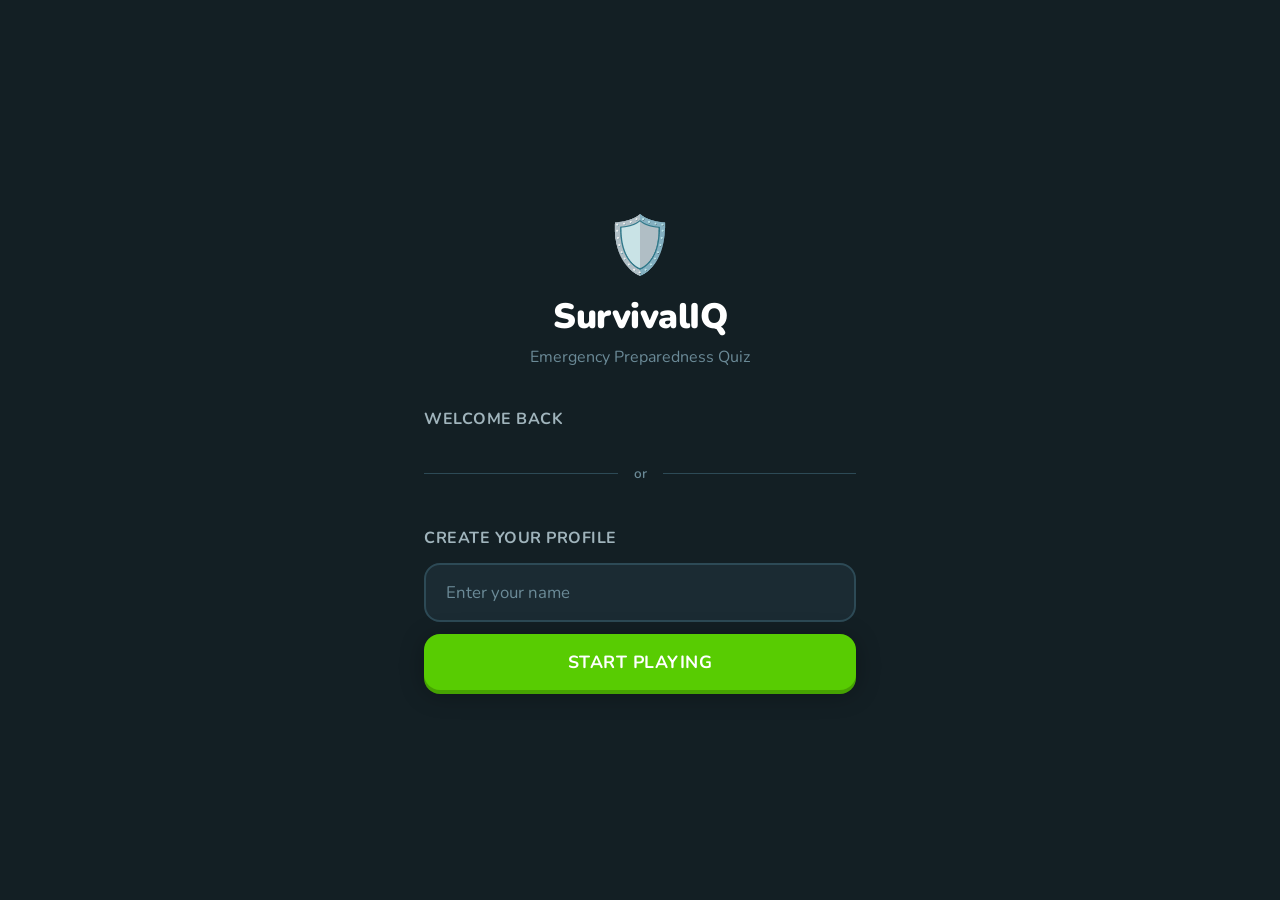
==== index.html @ 9b4c87f8 "Initial commit — SurvivalIQ emergency preparedness quiz app Co-Authored-By: Claude Opus 4.6 (1M cont" ====
<!DOCTYPE html>
<html lang="en">
<head>
  <meta charset="UTF-8">
  <meta name="viewport" content="width=device-width, initial-scale=1.0">
  <title>SurvivalIQ — Emergency Preparedness Quiz</title>
  <link rel="stylesheet" href="css/styles.css">
  <link rel="preconnect" href="https://fonts.googleapis.com">
  <link href="https://fonts.googleapis.com/css2?family=Nunito:wght@400;600;700;800;900&display=swap" rel="stylesheet">
</head>
<body>
  <div id="app">
    <!-- PLAYER SELECT -->
    <div id="screen-player" class="screen active">
      <div class="player-container">
        <div class="player-logo">
          <span class="logo-icon">🛡️</span>
          <h1>SurvivalIQ</h1>
          <p class="player-tagline">Emergency Preparedness Quiz</p>
        </div>
        <div id="player-list-section" class="player-section hidden">
          <h2>Welcome Back</h2>
          <div id="player-list" class="player-list"></div>
          <div class="player-divider"><span>or</span></div>
        </div>
        <div class="player-section">
          <h2 id="player-create-heading">Create Your Profile</h2>
          <div class="player-form">
            <input type="text" id="player-name-input" class="player-input" placeholder="Enter your name" maxlength="20" autocomplete="off">
            <button id="btn-create-player" class="btn btn-primary btn-lg">Start Playing</button>
          </div>
        </div>
      </div>
    </div>

    <!-- SPLASH / DASHBOARD -->
    <div id="screen-dashboard" class="screen">
      <header class="dash-header">
        <div class="logo">
          <span class="logo-icon">🛡️</span>
          <h1>SurvivalIQ</h1>
        </div>
        <div class="player-name-bar">
          <span id="dash-player-name"></span>
        </div>
        <div class="user-stats-bar">
          <div class="stat-pill xp-pill" title="Experience Points">
            <span class="stat-icon">⚡</span>
            <span id="dash-xp">0</span> XP
          </div>
          <div class="stat-pill streak-pill" title="Daily Streak">
            <span class="stat-icon">🔥</span>
            <span id="dash-streak">0</span>
          </div>
          <div class="stat-pill level-pill" title="Level">
            <span class="stat-icon">🎖️</span>
            Lv <span id="dash-level">1</span>
          </div>
        </div>
      </header>

      <div class="overall-progress-section">
        <h2>Your Progress</h2>
        <div class="overall-bar-container">
          <div class="overall-bar">
            <div id="overall-bar-fill" class="overall-bar-fill" style="width:0%"></div>
          </div>
          <span id="overall-bar-label" class="overall-bar-label">0 / 250 mastered</span>
        </div>
      </div>

      <div class="category-grid" id="category-grid"></div>

      <div class="dash-actions">
        <button id="btn-start-quiz" class="btn btn-primary btn-lg pulse">
          Start Quiz <span class="btn-sub">20 Questions</span>
        </button>
        <button id="btn-start-weak" class="btn btn-secondary btn-lg">
          Practice Weak Areas <span class="btn-sub">Focus on mistakes</span>
        </button>
        <div class="dash-bottom-actions">
          <button id="btn-switch-player" class="btn btn-ghost btn-sm">Switch Player</button>
          <button id="btn-reset" class="btn btn-ghost btn-sm">Reset Progress</button>
        </div>
      </div>
    </div>

    <!-- QUIZ SCREEN -->
    <div id="screen-quiz" class="screen">
      <div class="quiz-topbar">
        <button id="btn-quit" class="btn btn-ghost btn-sm">✕ Quit</button>
        <div class="quiz-progress">
          <div class="quiz-progress-bar">
            <div id="quiz-progress-fill" class="quiz-progress-fill"></div>
          </div>
          <span id="quiz-progress-label">1 / 20</span>
        </div>
        <div class="quiz-score-live">
          <span id="quiz-correct-count">0</span> ✓
        </div>
      </div>

      <div class="quiz-body">
        <div class="category-badge" id="quiz-category-badge"></div>
        <h2 class="question-text" id="quiz-question"></h2>
        <div id="quiz-media" class="quiz-media hidden"></div>
        <div class="options-list" id="quiz-options"></div>
        <div class="explanation-box hidden" id="quiz-explanation">
          <div class="explanation-header" id="explanation-header"></div>
          <p id="explanation-text"></p>
          <p class="explanation-source" id="explanation-source"></p>
        </div>
        <button id="btn-next" class="btn btn-primary btn-lg hidden">Next →</button>
      </div>
    </div>

    <!-- RESULTS SCREEN -->
    <div id="screen-results" class="screen">
      <div class="results-container">
        <div class="results-hero" id="results-hero">
          <div class="results-emoji" id="results-emoji">🎯</div>
          <h2 id="results-title">Great Job!</h2>
          <p id="results-subtitle"></p>
        </div>

        <div class="results-stats-grid">
          <div class="result-stat">
            <div class="result-stat-value" id="res-correct">0</div>
            <div class="result-stat-label">Correct</div>
          </div>
          <div class="result-stat">
            <div class="result-stat-value" id="res-total">20</div>
            <div class="result-stat-label">Questions</div>
          </div>
          <div class="result-stat">
            <div class="result-stat-value" id="res-xp">0</div>
            <div class="result-stat-label">XP Earned</div>
          </div>
          <div class="result-stat">
            <div class="result-stat-value" id="res-new-mastered">0</div>
            <div class="result-stat-label">Newly Mastered</div>
          </div>
        </div>

        <div class="results-review" id="results-review">
          <h3>Review Incorrect Answers</h3>
          <div id="review-list"></div>
        </div>

        <div class="results-actions">
          <button id="btn-back-dash" class="btn btn-primary btn-lg">Back to Dashboard</button>
          <button id="btn-play-again" class="btn btn-secondary btn-lg">Play Again</button>
        </div>
      </div>
    </div>
  </div>

  <div id="toast-container"></div>
  <div id="confetti-container"></div>

  <!-- Hidden cheat menu (Ctrl+Shift+G) -->
  <div id="cheat-overlay" class="cheat-overlay hidden">
    <div class="cheat-modal">
      <h3>Go to Question</h3>
      <div class="cheat-input-row">
        <input type="number" id="cheat-id-input" placeholder="Question ID (1-252)" min="1" max="999">
        <button id="cheat-go" class="btn btn-primary btn-sm">Go</button>
      </div>
      <p class="cheat-hint">Ctrl+Shift+G to toggle &middot; Esc to close</p>
      <button id="cheat-close" class="btn btn-ghost btn-sm">Close</button>
    </div>
  </div>

  <script src="js/questions.js"></script>
  <script src="js/app.js"></script>
</body>
</html>
---- css/styles.css ----
/* ===== RESET & BASE ===== */
*, *::before, *::after { box-sizing: border-box; margin: 0; padding: 0; }

:root {
  --bg: #131F24;
  --bg-card: #1B2B33;
  --bg-card-hover: #223540;
  --surface: #253D49;
  --primary: #58CC02;
  --primary-dark: #46a302;
  --primary-glow: rgba(88, 204, 2, 0.25);
  --secondary: #1CB0F6;
  --secondary-dark: #1899d6;
  --accent: #FF9600;
  --danger: #FF4B4B;
  --danger-dark: #ea2b2b;
  --text: #FFFFFF;
  --text-dim: #A0B4BC;
  --text-muted: #6B8A97;
  --border: #2D4A56;
  --radius: 16px;
  --radius-sm: 10px;
  --radius-xs: 6px;
  --shadow: 0 4px 24px rgba(0,0,0,0.3);
  --font: 'Nunito', system-ui, -apple-system, sans-serif;
  --transition: 0.2s ease;

  /* category colors */
  --cat-first-aid: #FF4B4B;
  --cat-shelter: #A66BFF;
  --cat-water: #1CB0F6;
  --cat-food: #FF9600;
  --cat-comms: #FFD900;
  --cat-family: #58CC02;
}

html { font-size: 16px; }
body {
  font-family: var(--font);
  background: var(--bg);
  color: var(--text);
  min-height: 100dvh;
  overflow-x: hidden;
  -webkit-font-smoothing: antialiased;
}

/* ===== SCREENS ===== */
.screen { display: none; min-height: 100dvh; }
.screen.active { display: block; animation: fadeIn 0.3s ease; }

@keyframes fadeIn { from { opacity: 0; transform: translateY(10px); } to { opacity: 1; transform: translateY(0); } }

/* ===== BUTTONS ===== */
.btn {
  font-family: var(--font);
  font-weight: 700;
  border: none;
  border-radius: var(--radius);
  cursor: pointer;
  transition: all var(--transition);
  text-transform: uppercase;
  letter-spacing: 0.5px;
  position: relative;
  display: inline-flex;
  flex-direction: column;
  align-items: center;
  gap: 2px;
}
.btn:active { transform: scale(0.97); }
.btn-lg { padding: 16px 40px; font-size: 1.1rem; }
.btn-sm { padding: 8px 16px; font-size: 0.85rem; }
.btn-primary {
  background: var(--primary);
  color: #fff;
  box-shadow: 0 4px 0 var(--primary-dark), var(--shadow);
}
.btn-primary:hover { background: #4fbb02; }
.btn-primary:active { box-shadow: 0 1px 0 var(--primary-dark); transform: translateY(3px); }
.btn-secondary {
  background: var(--surface);
  color: var(--text);
  border: 2px solid var(--border);
  box-shadow: 0 4px 0 #1a2f38;
}
.btn-secondary:hover { background: var(--bg-card-hover); }
.btn-secondary:active { box-shadow: 0 1px 0 #1a2f38; transform: translateY(3px); }
.btn-ghost {
  background: transparent;
  color: var(--text-dim);
}
.btn-ghost:hover { color: var(--text); background: rgba(255,255,255,0.05); }
.btn-sub { font-size: 0.7rem; font-weight: 400; text-transform: none; opacity: 0.7; letter-spacing: 0; }

.pulse { animation: pulse 2s infinite; }
@keyframes pulse {
  0%, 100% { box-shadow: 0 4px 0 var(--primary-dark), 0 0 0 0 var(--primary-glow); }
  50% { box-shadow: 0 4px 0 var(--primary-dark), 0 0 0 12px transparent; }
}

/* ===== DASHBOARD ===== */
.dash-header {
  display: flex;
  justify-content: space-between;
  align-items: center;
  padding: 20px 24px 12px;
  flex-wrap: wrap;
  gap: 12px;
}
.player-name-bar {
  flex-basis: 100%;
  margin-bottom: -4px;
}
#dash-player-name {
  font-size: 0.85rem;
  color: var(--text-muted);
  font-weight: 600;
}
.logo { display: flex; align-items: center; gap: 10px; }
.logo-icon { font-size: 2rem; }
.logo h1 { font-size: 1.6rem; font-weight: 900; letter-spacing: -0.5px; }

.user-stats-bar { display: flex; gap: 10px; }
.stat-pill {
  display: flex;
  align-items: center;
  gap: 5px;
  padding: 6px 14px;
  background: var(--surface);
  border-radius: 100px;
  font-weight: 700;
  font-size: 0.9rem;
}
.stat-icon { font-size: 1rem; }
.xp-pill { color: var(--accent); }
.streak-pill { color: #FF9600; }
.level-pill { color: var(--secondary); }

/* Overall progress */
.overall-progress-section {
  padding: 0 24px;
  margin-bottom: 24px;
}
.overall-progress-section h2 { font-size: 1.1rem; margin-bottom: 10px; color: var(--text-dim); font-weight: 600; }
.overall-bar-container { display: flex; align-items: center; gap: 12px; }
.overall-bar {
  flex: 1;
  height: 20px;
  background: var(--surface);
  border-radius: 100px;
  overflow: hidden;
}
.overall-bar-fill {
  height: 100%;
  background: linear-gradient(90deg, var(--primary), #7cdf3e);
  border-radius: 100px;
  transition: width 0.6s ease;
}
.overall-bar-label { font-size: 0.85rem; color: var(--text-dim); white-space: nowrap; font-weight: 600; }

/* Category Grid */
.category-grid {
  display: grid;
  grid-template-columns: repeat(auto-fill, minmax(280px, 1fr));
  gap: 16px;
  padding: 0 24px;
  margin-bottom: 32px;
}
.category-card {
  background: var(--bg-card);
  border-radius: var(--radius);
  padding: 20px;
  border: 2px solid var(--border);
  transition: all var(--transition);
  cursor: default;
}
.category-card:hover { border-color: var(--text-muted); background: var(--bg-card-hover); }
.category-card-header { display: flex; align-items: center; gap: 12px; margin-bottom: 14px; }
.category-icon {
  width: 44px; height: 44px;
  border-radius: 12px;
  display: flex; align-items: center; justify-content: center;
  font-size: 1.4rem;
}
.category-card-header h3 { font-size: 1rem; font-weight: 700; }
.category-card-header .cat-count { font-size: 0.8rem; color: var(--text-muted); font-weight: 400; }
.cat-progress-bar {
  height: 10px;
  background: var(--surface);
  border-radius: 100px;
  overflow: hidden;
  margin-bottom: 6px;
}
.cat-progress-fill {
  height: 100%;
  border-radius: 100px;
  transition: width 0.6s ease;
}
.cat-progress-label { font-size: 0.8rem; color: var(--text-dim); font-weight: 600; }

/* Dashboard actions */
.dash-actions {
  display: flex;
  flex-direction: column;
  align-items: center;
  gap: 12px;
  padding: 0 24px 40px;
}

/* ===== QUIZ SCREEN ===== */
.quiz-topbar {
  display: flex;
  align-items: center;
  gap: 16px;
  padding: 16px 24px;
  background: var(--bg-card);
  border-bottom: 2px solid var(--border);
  position: sticky;
  top: 0;
  z-index: 10;
}
.quiz-progress { flex: 1; display: flex; align-items: center; gap: 10px; }
.quiz-progress-bar {
  flex: 1;
  height: 14px;
  background: var(--surface);
  border-radius: 100px;
  overflow: hidden;
}
.quiz-progress-fill {
  height: 100%;
  background: var(--primary);
  border-radius: 100px;
  transition: width 0.4s ease;
}
#quiz-progress-label { font-size: 0.85rem; color: var(--text-dim); font-weight: 700; white-space: nowrap; }
.quiz-score-live { font-weight: 700; color: var(--primary); font-size: 1rem; }

.quiz-body {
  max-width: 700px;
  margin: 0 auto;
  padding: 32px 24px 40px;
}

.category-badge {
  display: inline-block;
  padding: 4px 14px;
  border-radius: 100px;
  font-size: 0.78rem;
  font-weight: 700;
  text-transform: uppercase;
  letter-spacing: 0.5px;
  margin-bottom: 16px;
}

.question-text {
  font-size: 1.25rem;
  font-weight: 700;
  line-height: 1.5;
  margin-bottom: 24px;
}

/* ===== QUESTION MEDIA ===== */
.quiz-media {
  margin-bottom: 24px;
  text-align: center;
}
.quiz-media img,
.quiz-media video {
  max-width: 100%;
  max-height: 320px;
  border-radius: 12px;
  object-fit: contain;
  border: 2px solid var(--border);
}
.media-caption {
  font-size: 0.8rem;
  color: var(--text-dim);
  margin-top: 8px;
  font-style: italic;
}

.options-list { display: flex; flex-direction: column; gap: 12px; margin-bottom: 24px; }
.option-btn {
  display: flex;
  align-items: center;
  gap: 14px;
  width: 100%;
  padding: 16px 20px;
  background: var(--bg-card);
  border: 2px solid var(--border);
  border-radius: var(--radius);
  color: var(--text);
  font-family: var(--font);
  font-size: 1rem;
  font-weight: 600;
  cursor: pointer;
  transition: all var(--transition);
  text-align: left;
}
.option-btn:hover:not(.disabled) { border-color: var(--secondary); background: var(--bg-card-hover); }
.option-btn .option-letter {
  width: 32px; height: 32px;
  border-radius: 8px;
  background: var(--surface);
  display: flex; align-items: center; justify-content: center;
  font-weight: 800;
  font-size: 0.85rem;
  flex-shrink: 0;
}
.option-btn.correct {
  border-color: var(--primary);
  background: rgba(88, 204, 2, 0.12);
  animation: correctPop 0.3s ease;
}
.option-btn.correct .option-letter { background: var(--primary); color: #fff; }
.option-btn.incorrect {
  border-color: var(--danger);
  background: rgba(255, 75, 75, 0.12);
  animation: shake 0.4s ease;
}
.option-btn.incorrect .option-letter { background: var(--danger); color: #fff; }
.option-btn.disabled { pointer-events: none; opacity: 0.5; }
.option-btn.disabled.correct { opacity: 1; }

@keyframes correctPop {
  0% { transform: scale(1); }
  50% { transform: scale(1.02); }
  100% { transform: scale(1); }
}
@keyframes shake {
  0%, 100% { transform: translateX(0); }
  20% { transform: translateX(-6px); }
  40% { transform: translateX(6px); }
  60% { transform: translateX(-4px); }
  80% { transform: translateX(4px); }
}

/* Explanation */
.explanation-box {
  background: var(--bg-card);
  border-radius: var(--radius);
  padding: 20px;
  border: 2px solid var(--border);
  margin-bottom: 20px;
}
.explanation-box.hidden { display: none; }
.explanation-header { font-weight: 800; font-size: 1.05rem; margin-bottom: 8px; }
.explanation-header.correct-header { color: var(--primary); }
.explanation-header.incorrect-header { color: var(--danger); }
#explanation-text { color: var(--text-dim); line-height: 1.6; margin-bottom: 8px; }
.explanation-source { font-size: 0.8rem; color: var(--text-muted); font-style: italic; }

/* ===== RESULTS SCREEN ===== */
.results-container {
  max-width: 600px;
  margin: 0 auto;
  padding: 40px 24px;
}
.results-hero {
  text-align: center;
  margin-bottom: 32px;
}
.results-emoji { font-size: 4rem; margin-bottom: 12px; }
.results-hero h2 { font-size: 1.8rem; font-weight: 900; }
.results-hero p { color: var(--text-dim); margin-top: 6px; }

.results-stats-grid {
  display: grid;
  grid-template-columns: repeat(4, 1fr);
  gap: 12px;
  margin-bottom: 32px;
}
.result-stat {
  background: var(--bg-card);
  border-radius: var(--radius-sm);
  padding: 16px 8px;
  text-align: center;
  border: 2px solid var(--border);
}
.result-stat-value { font-size: 1.8rem; font-weight: 900; color: var(--primary); }
.result-stat-label { font-size: 0.75rem; color: var(--text-muted); font-weight: 600; text-transform: uppercase; margin-top: 4px; }

.results-review { margin-bottom: 32px; }
.results-review h3 { font-size: 1rem; color: var(--text-dim); margin-bottom: 16px; }

.review-item {
  background: var(--bg-card);
  border-radius: var(--radius-sm);
  padding: 16px;
  margin-bottom: 12px;
  border-left: 4px solid var(--danger);
}
.review-item-q { font-weight: 700; margin-bottom: 8px; font-size: 0.95rem; }
.review-item-your { color: var(--danger); font-size: 0.85rem; margin-bottom: 4px; }
.review-item-correct { color: var(--primary); font-size: 0.85rem; margin-bottom: 6px; }
.review-item-exp { color: var(--text-muted); font-size: 0.83rem; line-height: 1.5; }

.results-actions {
  display: flex;
  flex-direction: column;
  align-items: center;
  gap: 12px;
}

/* ===== TOAST ===== */
#toast-container {
  position: fixed;
  top: 20px;
  right: 20px;
  z-index: 1000;
  display: flex;
  flex-direction: column;
  gap: 8px;
}
.toast {
  padding: 12px 20px;
  border-radius: var(--radius-sm);
  font-weight: 700;
  font-size: 0.9rem;
  animation: toastIn 0.3s ease, toastOut 0.3s ease 2.5s forwards;
  color: #fff;
}
.toast-success { background: var(--primary); }
.toast-info { background: var(--secondary); }
.toast-xp { background: var(--accent); }
.toast-levelup { background: linear-gradient(135deg, var(--accent), #FF4B4B); font-size: 1rem; }

@keyframes toastIn { from { opacity: 0; transform: translateX(40px); } to { opacity: 1; transform: translateX(0); } }
@keyframes toastOut { to { opacity: 0; transform: translateX(40px); } }

/* ===== CONFETTI ===== */
#confetti-container {
  position: fixed;
  top: 0; left: 0;
  width: 100%; height: 100%;
  pointer-events: none;
  z-index: 999;
  overflow: hidden;
}
.confetti-piece {
  position: absolute;
  width: 10px;
  height: 10px;
  top: -10px;
  animation: confettiFall linear forwards;
}
@keyframes confettiFall {
  to { top: 110vh; transform: rotate(720deg); }
}

/* ===== PLAYER SELECT SCREEN ===== */
.player-container {
  max-width: 480px;
  margin: 0 auto;
  padding: 60px 24px 40px;
  display: flex;
  flex-direction: column;
  align-items: center;
  min-height: 100dvh;
  justify-content: center;
}
.player-logo {
  text-align: center;
  margin-bottom: 40px;
}
.player-logo .logo-icon { font-size: 3.5rem; display: block; margin-bottom: 8px; }
.player-logo h1 { font-size: 2.2rem; font-weight: 900; letter-spacing: -0.5px; }
.player-tagline { color: var(--text-muted); font-size: 1rem; margin-top: 6px; }

.player-section {
  width: 100%;
  margin-bottom: 24px;
}
.player-section h2 {
  font-size: 1rem;
  color: var(--text-dim);
  font-weight: 700;
  text-transform: uppercase;
  letter-spacing: 0.5px;
  margin-bottom: 14px;
}

.player-list {
  display: flex;
  flex-direction: column;
  gap: 10px;
}
.player-btn {
  display: flex;
  align-items: center;
  justify-content: space-between;
  width: 100%;
  padding: 16px 20px;
  background: var(--bg-card);
  border: 2px solid var(--border);
  border-radius: var(--radius);
  color: var(--text);
  font-family: var(--font);
  cursor: pointer;
  transition: all var(--transition);
  text-align: left;
}
.player-btn:hover { border-color: var(--primary); background: var(--bg-card-hover); }
.player-btn-info { display: flex; flex-direction: column; gap: 4px; }
.player-btn-name { font-size: 1.1rem; font-weight: 700; }
.player-btn-stats { font-size: 0.8rem; color: var(--text-muted); font-weight: 600; }
.player-btn-arrow { font-size: 1.2rem; color: var(--text-muted); font-weight: 700; }

.player-divider {
  display: flex;
  align-items: center;
  gap: 16px;
  margin: 20px 0;
  color: var(--text-muted);
  font-size: 0.85rem;
  font-weight: 600;
}
.player-divider::before,
.player-divider::after {
  content: '';
  flex: 1;
  height: 1px;
  background: var(--border);
}

.player-form {
  display: flex;
  flex-direction: column;
  gap: 12px;
}
.player-input {
  width: 100%;
  padding: 16px 20px;
  background: var(--bg-card);
  border: 2px solid var(--border);
  border-radius: var(--radius);
  color: var(--text);
  font-family: var(--font);
  font-size: 1.05rem;
  font-weight: 600;
  outline: none;
  transition: border-color var(--transition);
}
.player-input::placeholder { color: var(--text-muted); font-weight: 400; }
.player-input:focus { border-color: var(--primary); }

/* Bottom actions row */
.dash-bottom-actions {
  display: flex;
  gap: 12px;
}

/* ===== RESPONSIVE ===== */
@media (max-width: 600px) {
  .dash-header { flex-direction: column; align-items: flex-start; }
  .category-grid { grid-template-columns: 1fr; }
  .results-stats-grid { grid-template-columns: repeat(2, 1fr); }
  .question-text { font-size: 1.1rem; }
  .btn-lg { padding: 14px 28px; font-size: 1rem; }
}

/* ===== MODAL ===== */
.modal-overlay {
  position: fixed;
  inset: 0;
  background: rgba(0,0,0,0.6);
  display: flex;
  align-items: center;
  justify-content: center;
  z-index: 100;
  animation: fadeIn 0.2s ease;
}
.modal {
  background: var(--bg-card);
  border-radius: var(--radius);
  padding: 32px;
  max-width: 400px;
  width: 90%;
  text-align: center;
  border: 2px solid var(--border);
}
.modal h3 { margin-bottom: 12px; }
.modal p { color: var(--text-dim); margin-bottom: 24px; font-size: 0.95rem; }
.modal-actions { display: flex; gap: 12px; justify-content: center; }

/* ===== CHEAT MENU ===== */
.cheat-overlay {
  position: fixed;
  inset: 0;
  background: rgba(0,0,0,0.6);
  display: flex;
  align-items: center;
  justify-content: center;
  z-index: 200;
  animation: fadeIn 0.2s ease;
}
.cheat-overlay.hidden { display: none; }
.cheat-modal {
  background: var(--bg-card);
  border: 2px solid var(--primary);
  border-radius: var(--radius);
  padding: 28px 32px;
  max-width: 360px;
  width: 90%;
  text-align: center;
}
.cheat-modal h3 { margin-bottom: 16px; color: var(--primary); }
.cheat-input-row {
  display: flex;
  gap: 8px;
  margin-bottom: 12px;
}
.cheat-input-row input {
  flex: 1;
  padding: 10px 14px;
  border-radius: 8px;
  border: 2px solid var(--border);
  background: var(--surface);
  color: var(--text);
  font-size: 1rem;
  font-weight: 700;
}
.cheat-input-row input:focus {
  outline: none;
  border-color: var(--primary);
}
.cheat-hint {
  font-size: 0.75rem;
  color: var(--text-dim);
  margin-bottom: 12px;
}
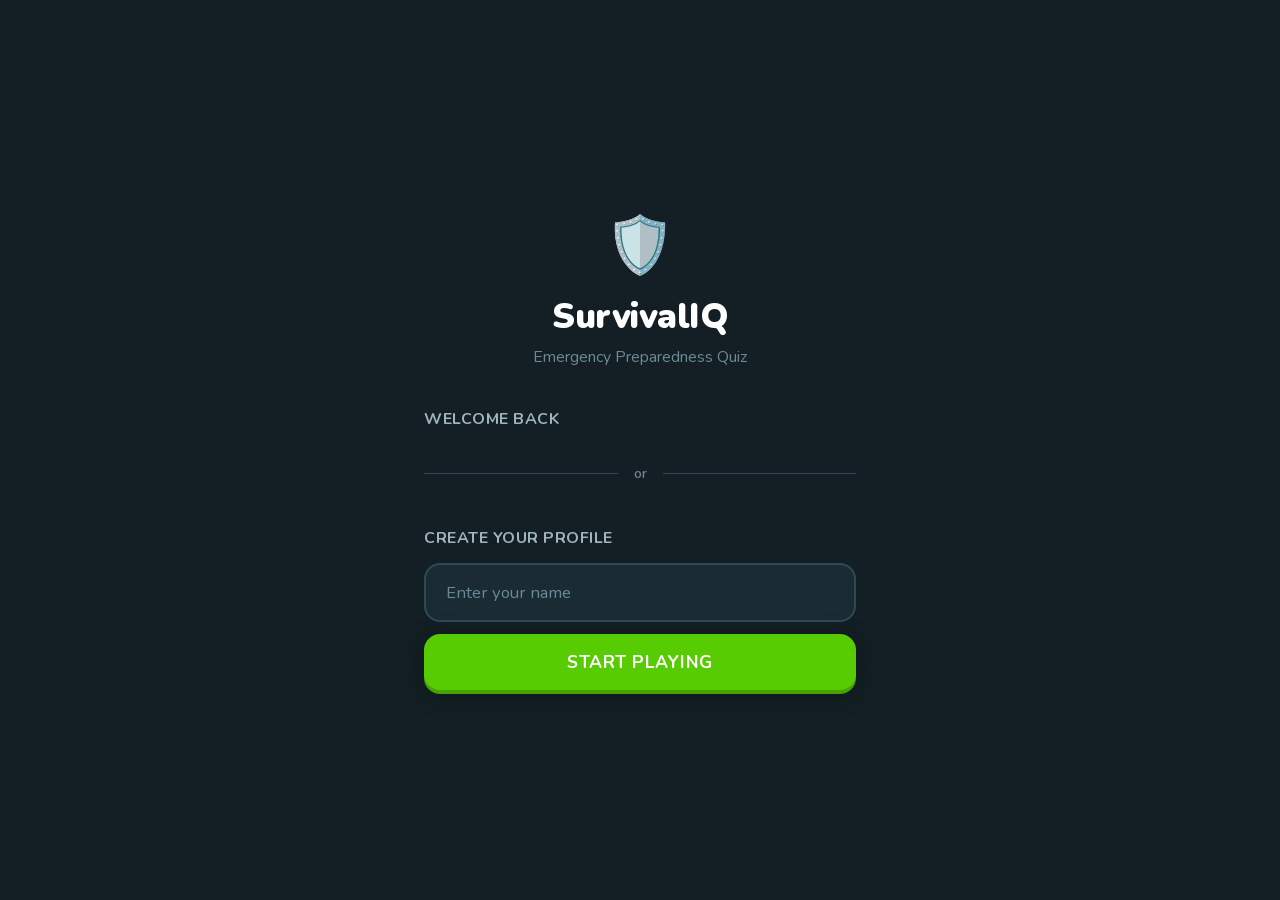
==== commit a04f3e4b: "Pulling resources locally so they run on PD" ====
--- a/index.html
+++ b/index.html
@@ -5,8 +5,7 @@
   <meta name="viewport" content="width=device-width, initial-scale=1.0">
   <title>SurvivalIQ — Emergency Preparedness Quiz</title>
   <link rel="stylesheet" href="css/styles.css">
-  <link rel="preconnect" href="https://fonts.googleapis.com">
-  <link href="https://fonts.googleapis.com/css2?family=Nunito:wght@400;600;700;800;900&display=swap" rel="stylesheet">
+  <!-- Fonts loaded locally from /fonts/ -->
 </head>
 <body>
   <div id="app">
--- a/css/styles.css
+++ b/css/styles.css
@@ -1,3 +1,21 @@
+/* ===== LOCAL FONTS ===== */
+@font-face {
+  font-family: 'Nunito';
+  font-style: normal;
+  font-weight: 400 900;
+  font-display: swap;
+  src: url('../fonts/Nunito-latin.woff2') format('woff2');
+  unicode-range: U+0000-00FF, U+0131, U+0152-0153, U+02BB-02BC, U+02C6, U+02DA, U+02DC, U+0304, U+0308, U+0329, U+2000-206F, U+20AC, U+2122, U+2191, U+2193, U+2212, U+2215, U+FEFF, U+FFFD;
+}
+@font-face {
+  font-family: 'Nunito';
+  font-style: normal;
+  font-weight: 400 900;
+  font-display: swap;
+  src: url('../fonts/Nunito-latin-ext.woff2') format('woff2');
+  unicode-range: U+0100-02BA, U+02BD-02C5, U+02C7-02CC, U+02CE-02D7, U+02DD-02FF, U+0304, U+0308, U+0329, U+1D00-1DBF, U+1E00-1E9F, U+1EF2-1EFF, U+2020, U+20A0-20AB, U+20AD-20C0, U+2113, U+2C60-2C7F, U+A720-A7FF;
+}
+
 /* ===== RESET & BASE ===== */
 *, *::before, *::after { box-sizing: border-box; margin: 0; padding: 0; }
 
@@ -31,7 +49,8 @@
   --cat-water: #1CB0F6;
   --cat-food: #FF9600;
   --cat-comms: #FFD900;
-  --cat-family: #58CC02;
+  --cat-navigation: #58CC02;
+  --cat-rescue: #FF6B6B;
 }
 
 html { font-size: 16px; }
